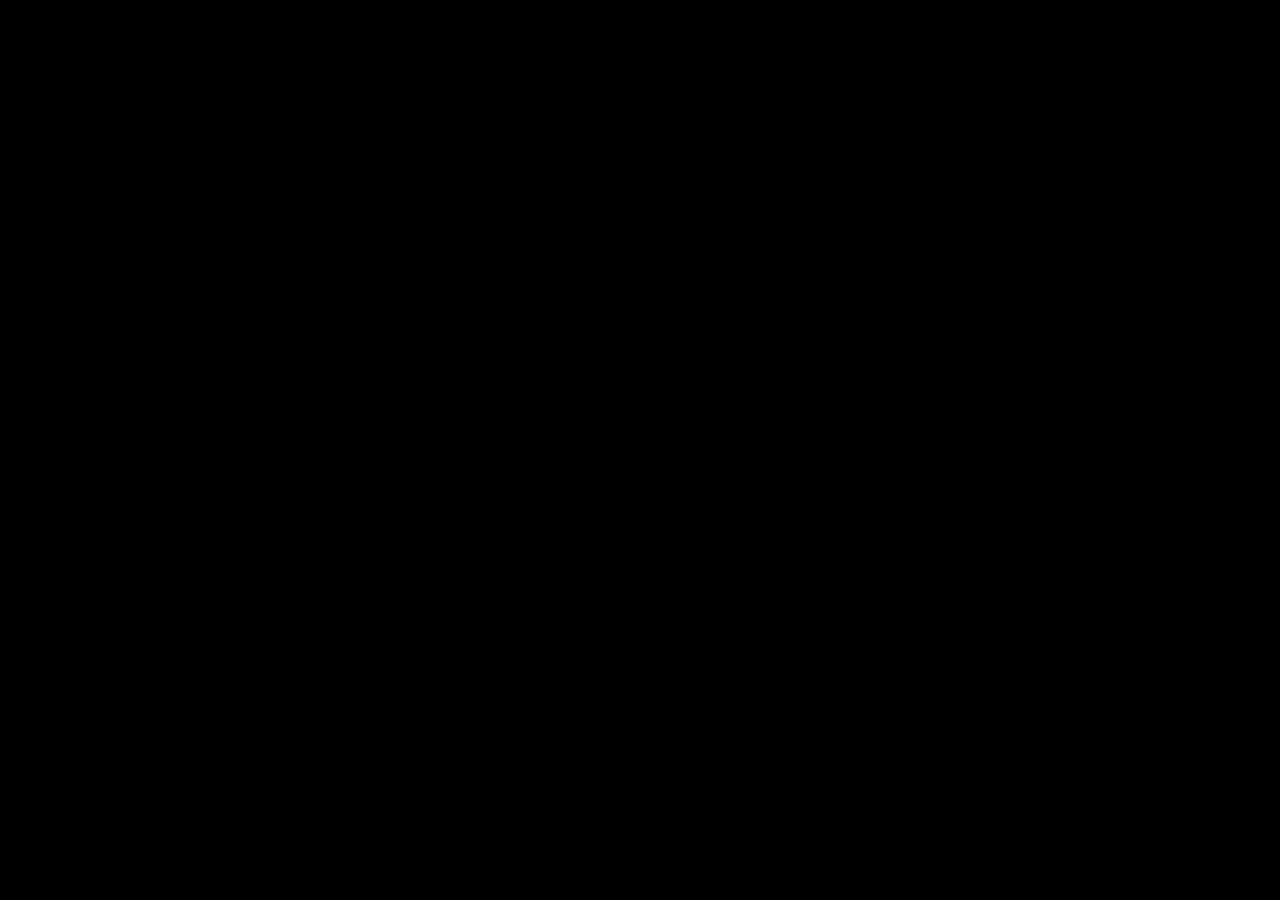
==== SlingUp/index.html @ 523295db "Test" ====
<!DOCTYPE html>
<html>
	<head>
		<meta charset="utf-8" />

		<meta
			id="viewport"
			name="viewport"
			content="width=device-width,initial-scale=1,maximum-scale=1,viewport-fit=cover"
		/>
		<!-- <script src="//game-cdn.poki.com/scripts/v2/poki-sdk.js"></script> -->
		<script src="https://sdk.crazygames.com/crazygames-sdk-v1.js"></script>
		<!-- <script src="https://yandex.ru/games/sdk/v2"></script> -->
		<!-- <script src="https://unpkg.com/@vkontakte/vk-bridge/dist/browser.min.js"></script> -->
		<!-- <script src="https://cdn1.kongregate.com/javascripts/kongregate_api.js"></script> -->
		<!-- GD SDK-->
		<!-- GD SDK-->
	<style>* {
  padding: 0;
  margin: 0;
  -webkit-user-select: none;
  -moz-user-select: none;
  -ms-user-select: none;
  user-select: none;
}

body,
html {
  position: absolute;
  margin: 0;
  padding: 0;
  top: 0;
  right: 0;
  left: 0;
  bottom: 0;
  overflow: hidden;
  background: 0 0;

  touch-action: none;
  background: #000000;
}

canvas {
  position: fixed;
  top: 0;
  left: 0;
}

/**loading anim*/
.lds-ellipsis {
  display: inline-block;
  position: relative;
  width: 80px;
  height: 80px;
}
.lds-ellipsis div {
  position: absolute;
  top: 33px;
  width: 13px;
  height: 13px;
  border-radius: 50%;
  background: #fff;
  animation-timing-function: cubic-bezier(0, 1, 1, 0);
}
.lds-ellipsis div:nth-child(1) {
  left: 8px;
  animation: lds-ellipsis1 0.6s infinite;
}
.lds-ellipsis div:nth-child(2) {
  left: 8px;
  animation: lds-ellipsis2 0.6s infinite;
}
.lds-ellipsis div:nth-child(3) {
  left: 32px;
  animation: lds-ellipsis2 0.6s infinite;
}
.lds-ellipsis div:nth-child(4) {
  left: 56px;
  animation: lds-ellipsis3 0.6s infinite;
}
@keyframes lds-ellipsis1 {
  0% {
    transform: scale(0);
  }
  100% {
    transform: scale(1);
  }
}
@keyframes lds-ellipsis3 {
  0% {
    transform: scale(1);
  }
  100% {
    transform: scale(0);
  }
}
@keyframes lds-ellipsis2 {
  0% {
    transform: translate(0, 0);
  }
  100% {
    transform: translate(24px, 0);
  }
}

/**loading**/
#loading-wrapper {
  position: absolute;
  top: 0;
  left: 0;
  width: 100%;
  height: 100%;
  background: #000000;
  z-index: 100;
  display: flex;
  justify-content: center;
  align-items: center;
  z-index: 100;
  flex-direction: column;
  font-family: ui2-font;
}

#loading-wrapper > * {
  padding: 1vmin;
}

#loading-logo-img {
  position: relative;
  width: 60vmin;
}

#loading-game-name {
  position: relative;
  font-size: 6vmin;
  color: white;
}

#loading-progress-text {
  position: relative;
  font-size: 4vmin;
  color: #999a9e;
}

#loading-privacy-text {
  position: absolute;
  font-size: 3vmin;
  color: #999a9e;
  text-align: center;
  width: 90%;
  word-wrap: break-word;
  bottom: 5%;
}

/****privacy****/
#privacy-policy-wrapper {
  position: absolute;
  top: 0;
  left: 0;
  width: 100%;
  height: 100%;
  background: rgba(0, 0, 0, 0.5);
  z-index: 99999;
  font-family: ui2-font;
}

#privacy-policy-container {
  position: absolute;
  top: 50%;
  left: 50%;
  transform: translate(-50%, -50%);
  z-index: 100;
  display: flex;
  justify-content: center;
  align-items: center;
  width: 65vmin;
  height: 40vmin;
  background: white;
  flex-direction: column;
  padding: 4vmin;
  border-radius: 8vmin;
}

#privacy-text-container {
  width: 100%;
  height: 90%;
  font-size: 4vmin;
  position: relative;
  display: flex;
  justify-content: center;
  align-items: center;
}

#privacy-text {
  word-wrap: break-word;
  position: relative;
  display: block;
  text-align: center;
  width: 100%;
}

#privacy-btn {
  height: 10%;
  top: 80%;
  font-size: 8vmin;
  color: #747474;
  width: 100%;
  text-align: center;
  display: flex;
  justify-content: center;
  align-items: center;
  border-top: 0.5vmin solid #d3d3d6;
  padding-top: 2vmin;
}

</style></head>

	<body>
		
		
		<script type="text/javascript" src="main.js"></script>
		

		<!-- <script src="https://unpkg.com/vconsole@latest/dist/vconsole.min.js"></script>
    <script>
      // VConsole will be exported to `window.VConsole` by default.
      var vConsole = new window.VConsole();
    </script> -->
		<!-- <script>
      const crazysdk = window.CrazyGames.CrazySDK.getInstance(); // getting the SDK
      crazysdk.init(); // initializing the SDK, call as early as possible
    </script> -->

		<!-- <script async src="/assets/effekseer/effekseer.min.js"></script>
    <script>
      let readyFunc = () => {
        if (window.effekseer) {
          effekseer.initRuntime("/assets/effekseer/effekseer.wasm", () => {
            window.effekseerReady = true;
          });
        } else {
          setTimeout(() => {
            readyFunc();
          }, 250);
        }
      };
      readyFunc();
    </script> -->
	</body>
</html>
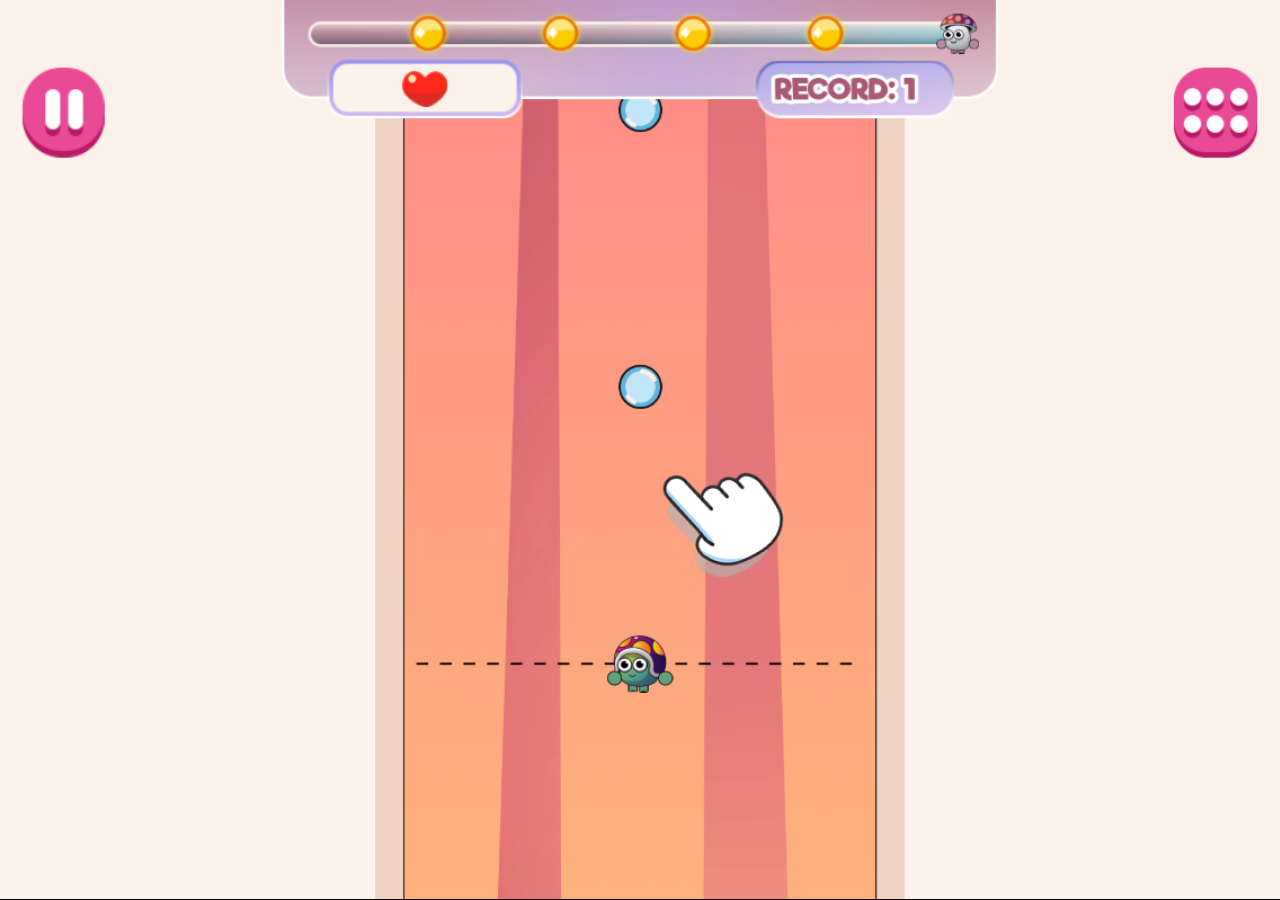
==== commit b27a3faa: "Nice" ====
--- a/SlingUp/index.html
+++ b/SlingUp/index.html
@@ -8,8 +8,93 @@
 			name="viewport"
 			content="width=device-width,initial-scale=1,maximum-scale=1,viewport-fit=cover"
 		/>
-		<!-- <script src="//game-cdn.poki.com/scripts/v2/poki-sdk.js"></script> -->
-		<script src="https://sdk.crazygames.com/crazygames-sdk-v1.js"></script>
+		<style>
+			#status {
+				position: absolute;
+				left: 0;
+				top: 0;
+				right: 0;
+				bottom: 0;
+				display: flex;
+				justify-content: center;
+				align-items: center;
+				/* don't consume click events - make children visible explicitly */
+				visibility: hidden;
+			}
+
+			#status-progress {
+				width: 366px;
+				height: 7px;
+				background-color: #38363a;
+				border: 1px solid #444246;
+				padding: 1px;
+				box-shadow: 0 0 2px 1px #1b1c22;
+				border-radius: 2px;
+				visibility: hidden;
+			}
+
+			@media only screen and (orientation: portrait) {
+				#status-progress {
+					width: 61.8%;
+				}
+			}
+
+			#loader {
+				position: absolute;
+				top: 45%;
+				left: 50%;
+				transform: translate(-50%, -50%);
+			}
+			#logo {
+				width: 320px; /* Adjust the logo  size */
+				height: auto;
+				display: block; /* Ensure the logo is treated as a block element */
+				margin: 0 auto; /* Center horizontally */
+				animation: bounceLogo 2s cubic-bezier(0.65, 0, 0.35, 1) infinite; /* Bounce animation */
+			}
+
+			@keyframes bounceLogo {
+				0%,
+				100% {
+					transform: translateY(0); /* Start and end positions */
+				}
+				50% {
+					transform: translateY(-40px); /* Bounce up */
+				}
+			}
+
+			.spinner-container {
+				margin-top: 20px; /* Add space between logo and spinner */
+				position: relative; /* Position relative to the container */
+			}
+
+			.spinner {
+				position: absolute; /* Position absolute within the container */
+				top: 50%; /* Center vertically */
+				left: 50%; /* Center horizontally */
+				transform: translate(-50%, -50%); /* Center both horizontally and vertically */
+				border: 4px solid rgba(255, 255, 255, 0.3);
+				border-top: 4px solid #fff;
+				border-radius: 50%;
+				width: 48px;
+				height: 48px;
+				animation: spin 0.9s linear infinite; /* Spinner animation */
+				margin-left: calc(-24px);
+			}
+			@keyframes spin {
+				0% {
+					transform: rotate(0deg) scale(1);
+					animation-timing-function: cubic-bezier(0.68, -0.55, 0.27, 1.55); /* "back" easing effect */
+				}
+				100% {
+					transform: rotate(360deg) scale(1);
+				}
+			}
+		</style>
+
+		<!-- <script src="https://connect.facebook.net/en_US/fbinstant.7.1.js"></script> -->
+		<script src="//game-cdn.poki.com/scripts/v2/poki-sdk.js"></script>
+		<!-- <script src="https://sdk.crazygames.com/crazygames-sdk-v1.js"></script> -->
 		<!-- <script src="https://yandex.ru/games/sdk/v2"></script> -->
 		<!-- <script src="https://unpkg.com/@vkontakte/vk-bridge/dist/browser.min.js"></script> -->
 		<!-- <script src="https://cdn1.kongregate.com/javascripts/kongregate_api.js"></script> -->
@@ -220,6 +305,12 @@
 		<script type="text/javascript" src="main.js"></script>
 		
 
+		<div id="loader">
+			<img id="logo" src="assets/ui/MosuLogo.png" alt="Logo" />
+			<div class="spinner-container">
+				<div class="spinner"></div>
+			</div>
+		</div>
 		<!-- <script src="https://unpkg.com/vconsole@latest/dist/vconsole.min.js"></script>
     <script>
       // VConsole will be exported to `window.VConsole` by default.
